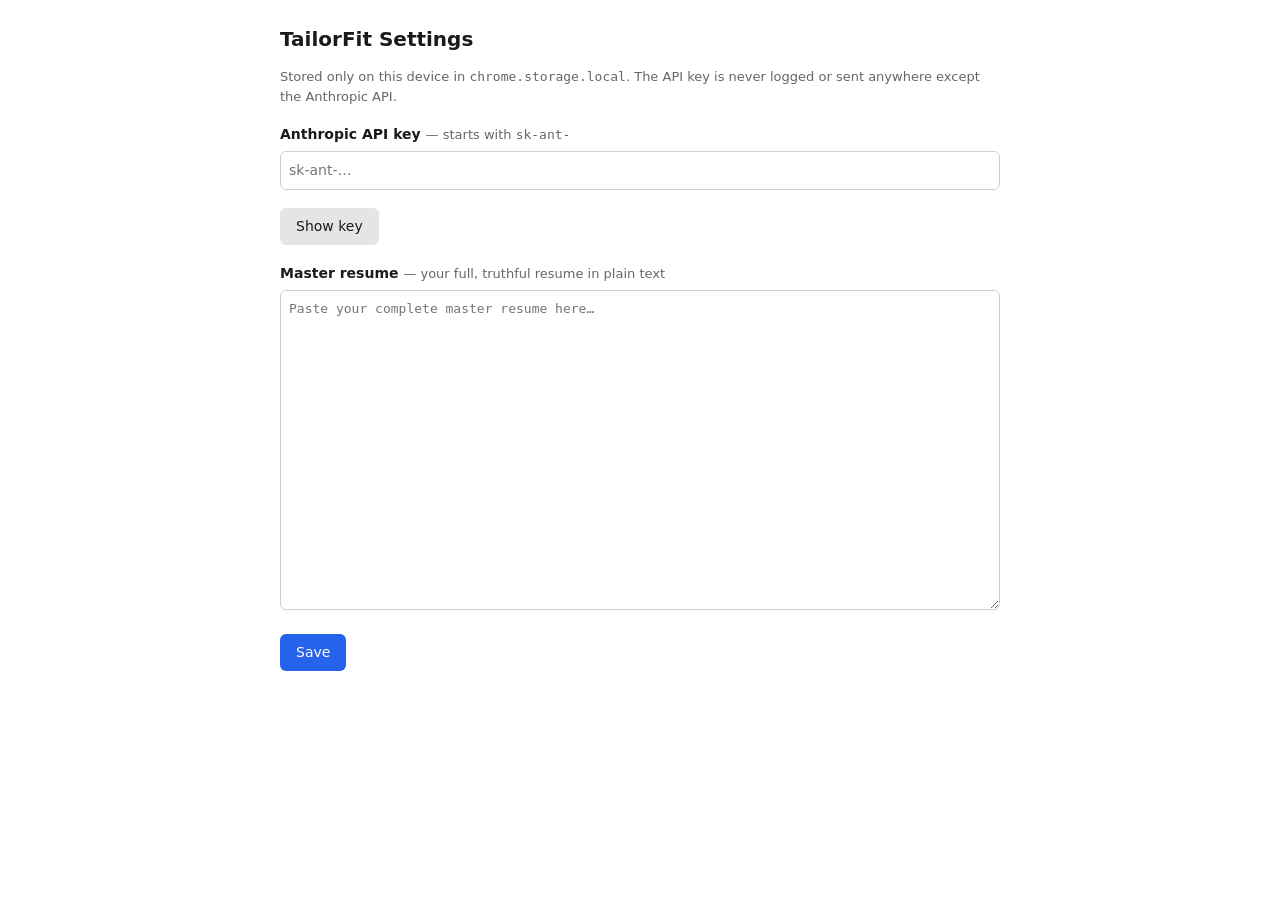
==== options.html @ 7eeafcb3 "Add files via upload" ====
<!DOCTYPE html>
<html lang="en">
  <head>
    <meta charset="UTF-8" />
    <meta name="viewport" content="width=device-width, initial-scale=1.0" />
    <title>TailorFit — Settings</title>
    <style>
      body {
        font-family: -apple-system, system-ui, sans-serif;
        font-size: 14px;
        color: #1a1a1a;
        max-width: 720px;
        margin: 24px auto;
        padding: 0 16px;
        line-height: 1.5;
      }
      h1 {
        font-size: 20px;
      }
      label {
        display: block;
        font-weight: 600;
        margin: 18px 0 6px;
      }
      .hint {
        font-weight: 400;
        color: #666;
        font-size: 13px;
      }
      textarea,
      input {
        width: 100%;
        padding: 8px;
        border: 1px solid #d0d0d0;
        border-radius: 6px;
        font: inherit;
        box-sizing: border-box;
      }
      textarea {
        min-height: 320px;
        resize: vertical;
        font-family: ui-monospace, monospace;
        font-size: 13px;
      }
      .row {
        display: flex;
        gap: 8px;
        align-items: center;
        margin-top: 18px;
      }
      button {
        font: inherit;
        padding: 8px 16px;
        border: none;
        border-radius: 6px;
        background: #2563eb;
        color: #fff;
        cursor: pointer;
      }
      button.secondary {
        background: #e5e5e5;
        color: #1a1a1a;
      }
      #status {
        color: #15803d;
        font-size: 13px;
      }
    </style>
  </head>
  <body>
    <h1>TailorFit Settings</h1>
    <p class="hint">
      Stored only on this device in <code>chrome.storage.local</code>. The API
      key is never logged or sent anywhere except the Anthropic API.
    </p>

    <label for="apiKey">
      Anthropic API key
      <span class="hint">— starts with <code>sk-ant-</code></span>
    </label>
    <input id="apiKey" type="password" placeholder="sk-ant-…" autocomplete="off" />
    <div class="row">
      <button id="toggleKey" class="secondary" type="button">Show key</button>
    </div>

    <label for="masterResume">
      Master resume
      <span class="hint">— your full, truthful resume in plain text</span>
    </label>
    <textarea
      id="masterResume"
      placeholder="Paste your complete master resume here…"
    ></textarea>

    <div class="row">
      <button id="save" type="button">Save</button>
      <span id="status"></span>
    </div>

    <script src="options.js"></script>
  </body>
</html>
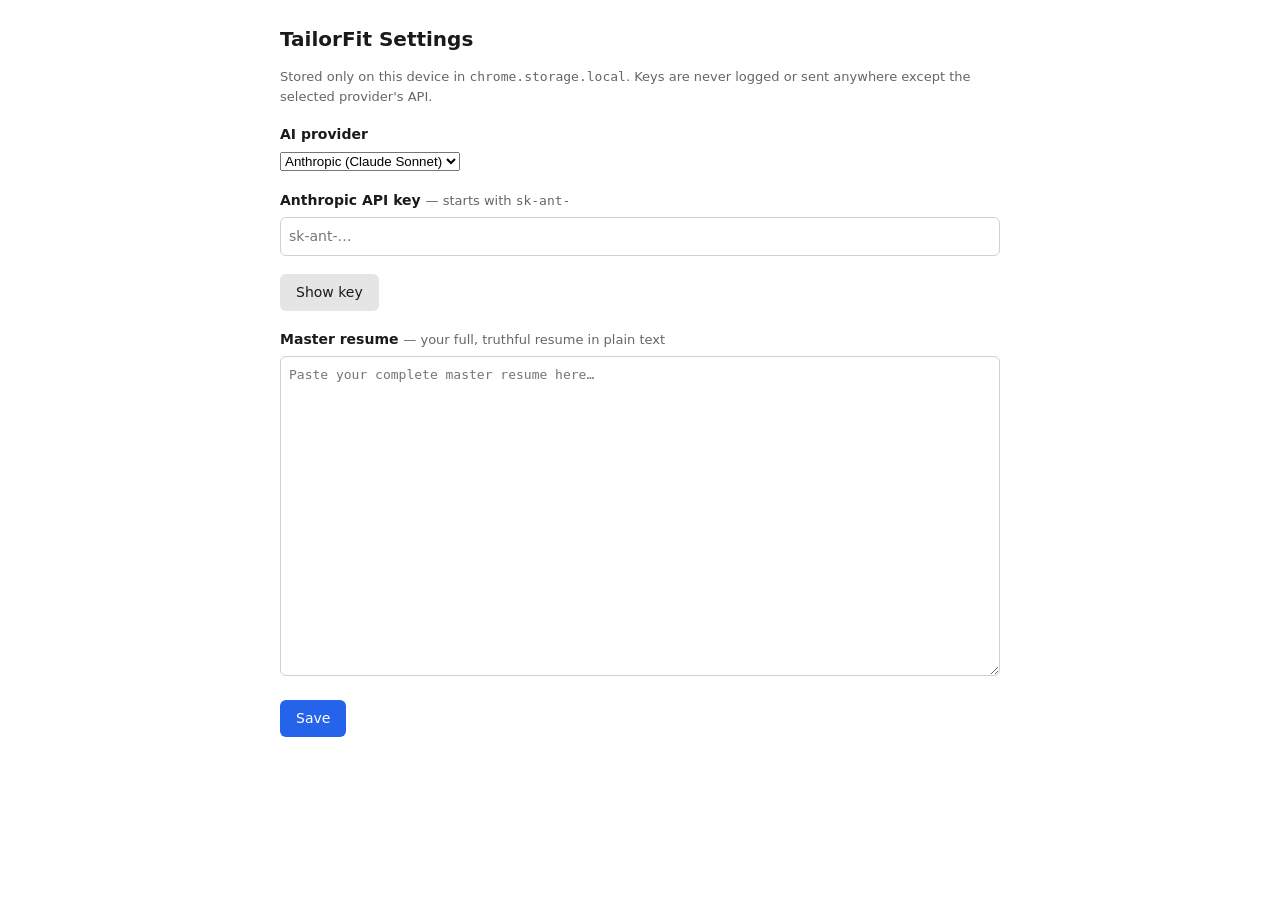
==== commit 012fdca1: "Add AI provider selection and API key inputs" ====
--- a/options.html
+++ b/options.html
@@ -70,17 +70,34 @@
   <body>
     <h1>TailorFit Settings</h1>
     <p class="hint">
-      Stored only on this device in <code>chrome.storage.local</code>. The API
-      key is never logged or sent anywhere except the Anthropic API.
+      Stored only on this device in <code>chrome.storage.local</code>. Keys are never
+      logged or sent anywhere except the selected provider's API.
     </p>
 
-    <label for="apiKey">
-      Anthropic API key
-      <span class="hint">— starts with <code>sk-ant-</code></span>
-    </label>
-    <input id="apiKey" type="password" placeholder="sk-ant-…" autocomplete="off" />
-    <div class="row">
-      <button id="toggleKey" class="secondary" type="button">Show key</button>
+    <label for="provider">AI provider</label>
+    <select id="provider">
+      <option value="anthropic">Anthropic (Claude Sonnet)</option>
+      <option value="openai">OpenAI (GPT-4o)</option>
+    </select>
+
+    <div id="anthropic-key-section">
+      <label for="apiKey">
+        Anthropic API key <span class="hint">— starts with <code>sk-ant-</code></span>
+      </label>
+      <input id="apiKey" type="password" placeholder="sk-ant-…" autocomplete="off" />
+      <div class="row">
+        <button id="toggleKey" class="secondary" type="button">Show key</button>
+      </div>
+    </div>
+
+    <div id="openai-key-section" style="display:none">
+      <label for="openaiApiKey">
+        OpenAI API key <span class="hint">— starts with <code>sk-</code></span>
+      </label>
+      <input id="openaiApiKey" type="password" placeholder="sk-…" autocomplete="off" />
+      <div class="row">
+        <button id="toggleOpenaiKey" class="secondary" type="button">Show key</button>
+      </div>
     </div>
 
     <label for="masterResume">
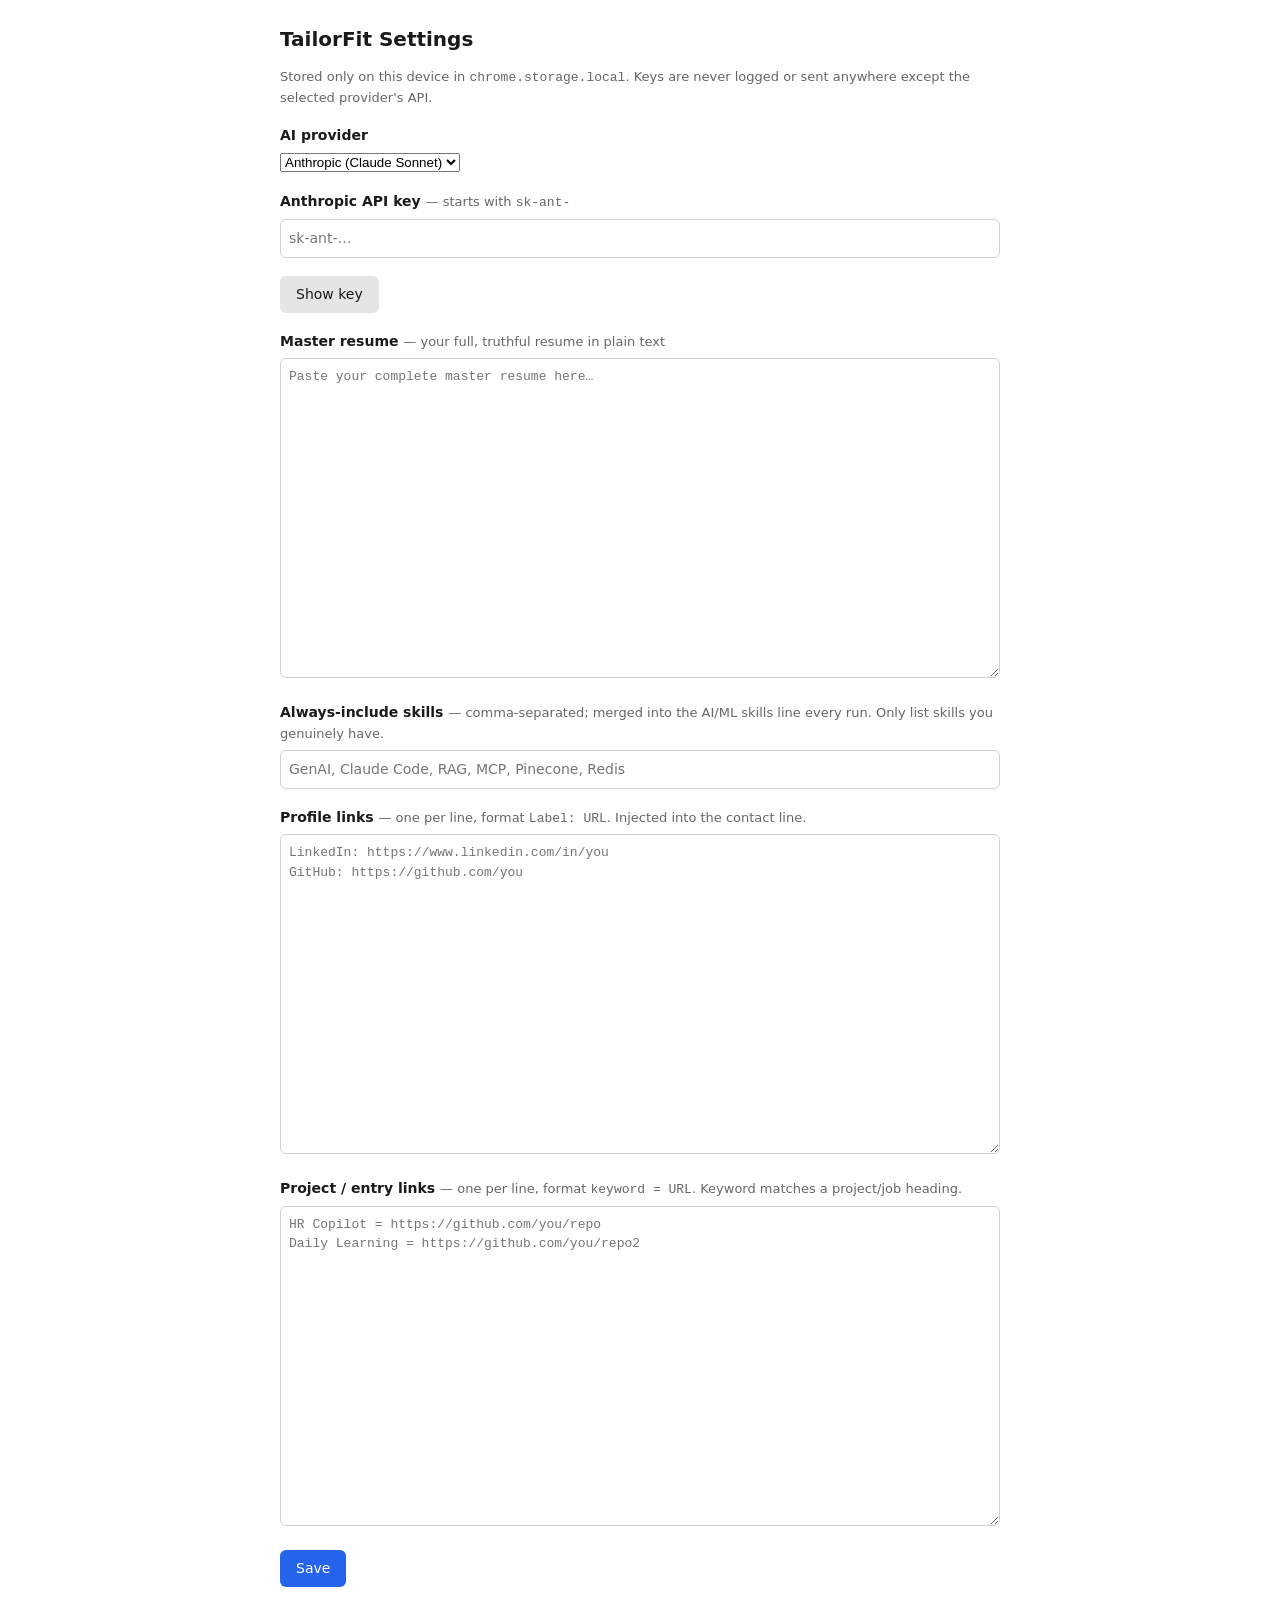
==== commit 1062f043: "Enhance options.html with new input fields Added fields for pinned skills, contact links, and entry " ====
--- a/options.html
+++ b/options.html
@@ -77,7 +77,7 @@
     <label for="provider">AI provider</label>
     <select id="provider">
       <option value="anthropic">Anthropic (Claude Sonnet)</option>
-      <option value="openai">OpenAI (GPT-4o)</option>
+      <option value="openai">OpenAI (GPT-5.1-mini)</option>
     </select>
 
     <div id="anthropic-key-section">
@@ -109,6 +109,24 @@
       placeholder="Paste your complete master resume here…"
     ></textarea>
 
+    <label for="pinnedSkills">
+      Always-include skills
+      <span class="hint">— comma-separated; merged into the AI/ML skills line every run. Only list skills you genuinely have.</span>
+    </label>
+    <input id="pinnedSkills" type="text" placeholder="GenAI, Claude Code, RAG, MCP, Pinecone, Redis" />
+
+    <label for="contactLinks">
+      Profile links
+      <span class="hint">— one per line, format <code>Label: URL</code>. Injected into the contact line.</span>
+    </label>
+    <textarea id="contactLinks" placeholder="LinkedIn: https://www.linkedin.com/in/you&#10;GitHub: https://github.com/you"></textarea>
+
+    <label for="entryLinks">
+      Project / entry links
+      <span class="hint">— one per line, format <code>keyword = URL</code>. Keyword matches a project/job heading.</span>
+    </label>
+    <textarea id="entryLinks" placeholder="HR Copilot = https://github.com/you/repo&#10;Daily Learning = https://github.com/you/repo2"></textarea>
+
     <div class="row">
       <button id="save" type="button">Save</button>
       <span id="status"></span>
